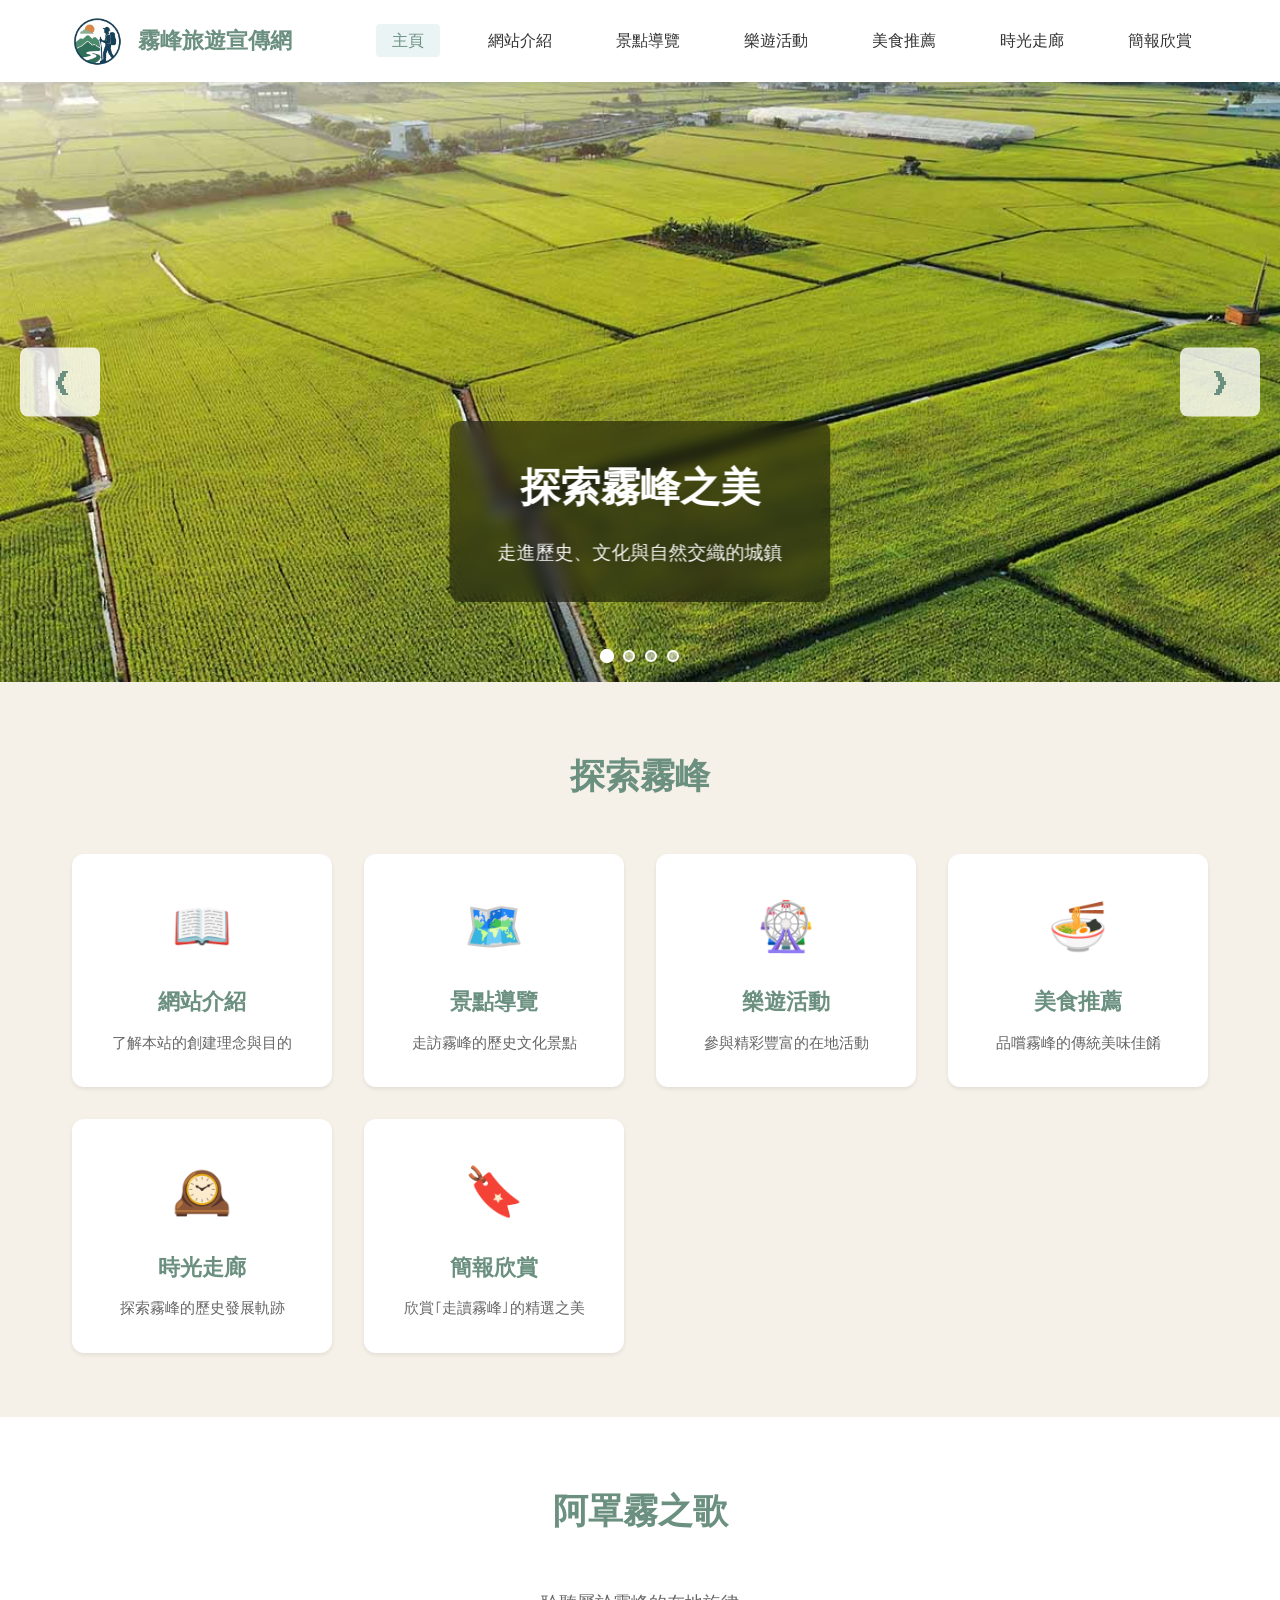
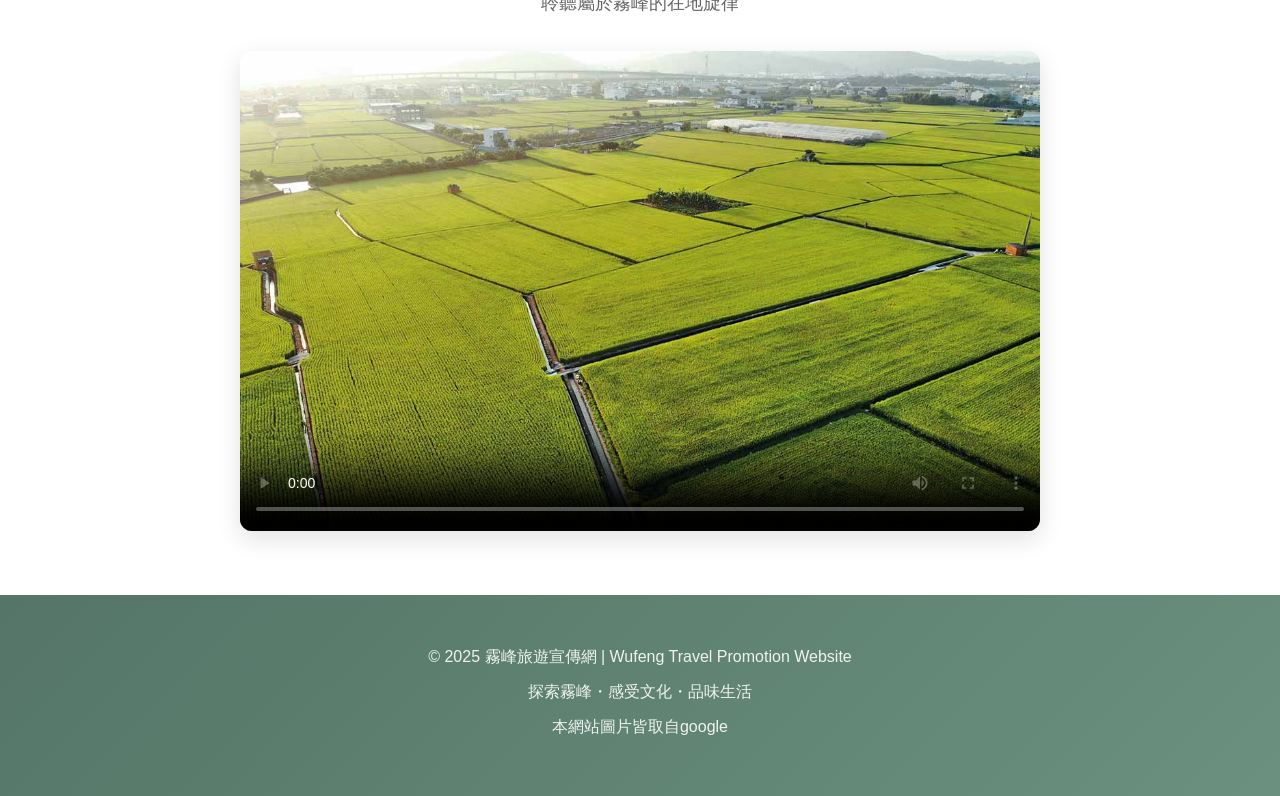
==== index.html @ ab8f2847 "Initial website upload" ====
<!DOCTYPE html>
<html lang="zh-TW">
<head>
    <meta charset="UTF-8">
    <meta name="viewport" content="width=device-width, initial-scale=1.0">
    <title>霧峰旅遊宣傳網 | Wufeng Travel</title>
    <link rel="stylesheet" href="css/style.css">
</head>
<body>
    <!-- 導覽列 -->
    <nav class="navbar">
        <div class="nav-container">
            <div class="nav-brand">
                <img src="Website Materials/Image/logo.png" alt="霧峰旅遊 Logo" class="logo">
                <span class="site-title">霧峰旅遊宣傳網</span>
            </div>
            <button class="nav-toggle" id="navToggle">
                <span></span>
                <span></span>
                <span></span>
            </button>
            <ul class="nav-menu" id="navMenu">
                <li><a href="index.html" class="active">主頁</a></li>
                <li><a href="about.html">網站介紹</a></li>
                <li><a href="attractions.html">景點導覽</a></li>
                <li><a href="activities.html">樂遊活動</a></li>
                <li><a href="food.html">美食推薦</a></li>
                <li><a href="timeline.html">時光走廊</a></li>
                <li><a href="powerpoint.html">簡報欣賞</a></li>
            </ul>
        </div>
    </nav>

    <!-- 輪播圖 -->
    <section class="carousel-section">
        <div class="carousel">
            <div class="carousel-inner" id="carouselInner">
                <div class="carousel-item active">
                    <img src="Website Materials/Image/Carousel 01.jpg" alt="霧峰風景 1">
                    <div class="carousel-caption">
                        <h2>探索霧峰之美</h2>
                        <p>走進歷史、文化與自然交織的城鎮</p>
                    </div>
                </div>
                <div class="carousel-item">
                    <img src="Website Materials/Image/Carousel 02.jpg" alt="霧峰風景 2">
                    <div class="carousel-caption">
                        <h2>人文薈萃之地</h2>
                        <p>感受百年文化的底蘊與魅力</p>
                    </div>
                </div>
                <div class="carousel-item">
                    <img src="Website Materials/Image/Carousel 03.jpg" alt="霧峰風景 3">
                    <div class="carousel-caption">
                        <h2>景色宜人</h2>
                        <p>漫步在綠意盎然的街道巷弄</p>
                    </div>
                </div>
                <div class="carousel-item">
                    <img src="Website Materials/Image/Carousel 04.jpg" alt="霧峰風景 4">
                    <div class="carousel-caption">
                        <h2>傳統與現代交融</h2>
                        <p>體驗霧峰的創新與活力</p>
                    </div>
                </div>
            </div>
            <button class="carousel-control prev" id="carouselPrev">&#10094;</button>
            <button class="carousel-control next" id="carouselNext">&#10095;</button>
            <div class="carousel-indicators" id="carouselIndicators"></div>
        </div>
    </section>

    <!-- 文章快速導覽區 -->
    <section class="quick-nav">
        <div class="container">
            <h2 class="section-title">探索霧峰</h2>
            <div class="quick-nav-grid">
                <a href="about.html" class="quick-nav-card">
                    <div class="quick-nav-icon">📖</div>
                    <h3>網站介紹</h3>
                    <p>了解本站的創建理念與目的</p>
                </a>
                <a href="attractions.html" class="quick-nav-card">
                    <div class="quick-nav-icon">🗺️</div>
                    <h3>景點導覽</h3>
                    <p>走訪霧峰的歷史文化景點</p>
                </a>
                <a href="activities.html" class="quick-nav-card">
                    <div class="quick-nav-icon">🎡</div>
                    <h3>樂遊活動</h3>
                    <p>參與精彩豐富的在地活動</p>
                </a>
                <a href="food.html" class="quick-nav-card">
                    <div class="quick-nav-icon">🍜</div>
                    <h3>美食推薦</h3>
                    <p>品嚐霧峰的傳統美味佳餚</p>
                </a>
                <a href="timeline.html" class="quick-nav-card">
                    <div class="quick-nav-icon">🕰️</div>
                    <h3>時光走廊</h3>
                    <p>探索霧峰的歷史發展軌跡</p>
                </a>
                <a href="powerpoint.html" class="quick-nav-card">
                    <div class="quick-nav-icon">🔖</div>
                    <h3>簡報欣賞</h3>
                    <p>欣賞⌈走讀霧峰⌋的精選之美</p>
                </a>
            </div>
        </div>
    </section>

    <!-- 音樂欣賞區 -->
    <section class="music-section">
        <div class="container">
            <h2 class="section-title">阿罩霧之歌</h2>
            <p class="music-description">聆聽屬於霧峰的在地旋律</p>
            <div class="video-container">
                <video controls poster="Website Materials/Image/Carousel 01.jpg">
                    <source src="Website Materials/video/阿罩霧之歌 - 2012秋田享樂活動專用版MV - 林惇誠 (720p, h264, youtube).mp4" type="video/mp4">
                    您的瀏覽器不支援 video 標籤。
                </video>
            </div>
        </div>
    </section>

    <!-- 頁尾 -->
    <footer class="footer">
        <div class="container">
            <p>&copy; 2025 霧峰旅遊宣傳網 | Wufeng Travel Promotion Website</p>
            <p>探索霧峰・感受文化・品味生活</p>
            <p>本網站圖片皆取自google</p>
            <button class="back-to-top" id="backToTop">↑</button>
        </div>
    </footer>

    <script src="js/main.js"></script>
</body>
</html>
---- css/style.css ----
/* ========================================
   全域設定
   ======================================== */

* {
    margin: 0;
    padding: 0;
    box-sizing: border-box;
}

:root {
    /* 配色方案 - 溫潤米色 + 青綠色 */
    --primary-color: #6b9080;
    --primary-dark: #547567;
    --secondary-color: #a4c3b2;
    --accent-color: #eaf4f4;
    --bg-cream: #f5f1e8;
    --bg-white: #ffffff;
    --text-dark: #333333;
    --text-light: #666666;
    --text-white: #ffffff;
    --border-color: #e0dcd0;

    /* 字體 */
    --font-main: 'Microsoft JhengHei', 'PingFang TC', 'Noto Sans TC', sans-serif;

    /* 間距 */
    --spacing-xs: 0.5rem;
    --spacing-sm: 1rem;
    --spacing-md: 2rem;
    --spacing-lg: 3rem;
    --spacing-xl: 4rem;

    /* 陰影 */
    --shadow-sm: 0 2px 4px rgba(0, 0, 0, 0.08);
    --shadow-md: 0 4px 12px rgba(0, 0, 0, 0.1);
    --shadow-lg: 0 8px 24px rgba(0, 0, 0, 0.12);

    /* 圓角 */
    --radius-sm: 4px;
    --radius-md: 8px;
    --radius-lg: 12px;

    /* 轉場 */
    --transition: all 0.3s ease;
}

html {
    scroll-behavior: smooth;
    font-size: 16px;
}

body {
    font-family: var(--font-main);
    color: var(--text-dark);
    background-color: var(--bg-white);
    line-height: 1.7;
    overflow-x: hidden;
}

img {
    max-width: 100%;
    height: auto;
    display: block;
}

a {
    text-decoration: none;
    color: inherit;
    transition: var(--transition);
}

/* ========================================
   容器與版型
   ======================================== */

.container {
    max-width: 1200px;
    margin: 0 auto;
    padding: 0 var(--spacing-md);
}

/* ========================================
   導覽列（固定）
   ======================================== */

.navbar {
    position: sticky;
    top: 0;
    background-color: var(--bg-white);
    box-shadow: var(--shadow-md);
    z-index: 1000;
    padding: var(--spacing-sm) 0;
}

.nav-container {
    max-width: 1200px;
    margin: 0 auto;
    padding: 0 var(--spacing-md);
    display: flex;
    justify-content: space-between;
    align-items: center;
}

.nav-brand {
    display: flex;
    align-items: center;
    gap: var(--spacing-sm);
}

.logo {
    height: 50px;
    width: auto;
}

.site-title {
    font-size: 1.4rem;
    font-weight: 700;
    color: var(--primary-color);
}

.nav-menu {
    display: flex;
    list-style: none;
    gap: var(--spacing-md);
}

.nav-menu a {
    font-size: 1rem;
    font-weight: 500;
    color: var(--text-dark);
    padding: var(--spacing-xs) var(--spacing-sm);
    border-radius: var(--radius-sm);
    transition: var(--transition);
}

.nav-menu a:hover,
.nav-menu a.active {
    color: var(--primary-color);
    background-color: var(--accent-color);
}

/* 漢堡選單按鈕（手機版） */
.nav-toggle {
    display: none;
    flex-direction: column;
    gap: 4px;
    background: none;
    border: none;
    cursor: pointer;
    padding: var(--spacing-xs);
}

.nav-toggle span {
    display: block;
    width: 25px;
    height: 3px;
    background-color: var(--primary-color);
    border-radius: 2px;
    transition: var(--transition);
}

/* ========================================
   輪播圖
   ======================================== */

.carousel-section {
    position: relative;
    width: 100%;
    overflow: hidden;
}

.carousel {
    position: relative;
    width: 100%;
    height: 600px;
}

.carousel-inner {
    display: flex;
    height: 100%;
    transition: transform 0.5s ease-in-out;
}

.carousel-item {
    min-width: 100%;
    height: 100%;
    position: relative;
    display: none;
}

.carousel-item.active {
    display: block;
}

.carousel-item img {
    width: 100%;
    height: 100%;
    object-fit: cover;
}

.carousel-caption {
    position: absolute;
    bottom: 80px;
    left: 50%;
    transform: translateX(-50%);
    text-align: center;
    color: var(--text-white);
    background: rgba(0, 0, 0, 0.5);
    padding: var(--spacing-md) var(--spacing-lg);
    border-radius: var(--radius-lg);
    backdrop-filter: blur(8px);
    max-width: 90%;
}

.carousel-caption h2 {
    font-size: 2.5rem;
    margin-bottom: var(--spacing-sm);
    font-weight: 700;
}

.carousel-caption p {
    font-size: 1.2rem;
    opacity: 0.95;
}

/* 輪播控制按鈕 */
.carousel-control {
    position: absolute;
    top: 50%;
    transform: translateY(-50%);
    background-color: rgba(255, 255, 255, 0.8);
    color: var(--primary-color);
    border: none;
    padding: var(--spacing-sm) var(--spacing-md);
    font-size: 2rem;
    cursor: pointer;
    border-radius: var(--radius-md);
    transition: var(--transition);
    z-index: 10;
}

.carousel-control:hover {
    background-color: var(--primary-color);
    color: var(--text-white);
}

.carousel-control.prev {
    left: 20px;
}

.carousel-control.next {
    right: 20px;
}

/* 輪播指示器 */
.carousel-indicators {
    position: absolute;
    bottom: 20px;
    left: 50%;
    transform: translateX(-50%);
    display: flex;
    gap: 10px;
    z-index: 10;
}

.carousel-indicator {
    width: 12px;
    height: 12px;
    border-radius: 50%;
    background-color: rgba(255, 255, 255, 0.5);
    border: 2px solid var(--text-white);
    cursor: pointer;
    transition: var(--transition);
}

.carousel-indicator.active {
    background-color: var(--text-white);
    transform: scale(1.2);
}

/* ========================================
   快速導覽區
   ======================================== */

.quick-nav {
    padding: var(--spacing-xl) 0;
    background-color: var(--bg-cream);
}

.section-title {
    text-align: center;
    font-size: 2.2rem;
    color: var(--primary-color);
    margin-bottom: var(--spacing-lg);
    font-weight: 700;
}

.quick-nav-grid {
    display: grid;
    grid-template-columns: repeat(auto-fit, minmax(250px, 1fr));
    gap: var(--spacing-md);
    margin-top: var(--spacing-md);
}

.quick-nav-card {
    background-color: var(--bg-white);
    padding: var(--spacing-md);
    border-radius: var(--radius-lg);
    text-align: center;
    box-shadow: var(--shadow-sm);
    transition: var(--transition);
    cursor: pointer;
}

.quick-nav-card:hover {
    transform: translateY(-8px);
    box-shadow: var(--shadow-lg);
    background-color: var(--accent-color);
}

.quick-nav-icon {
    font-size: 3rem;
    margin-bottom: var(--spacing-sm);
}

.quick-nav-card h3 {
    font-size: 1.4rem;
    color: var(--primary-color);
    margin-bottom: var(--spacing-xs);
}

.quick-nav-card p {
    color: var(--text-light);
    font-size: 0.95rem;
}

/* ========================================
   音樂欣賞區
   ======================================== */

.music-section {
    padding: var(--spacing-xl) 0;
    background-color: var(--bg-white);
}

.music-description {
    text-align: center;
    color: var(--text-light);
    margin-bottom: var(--spacing-md);
    font-size: 1.1rem;
}

.video-container {
    max-width: 800px;
    margin: 0 auto;
    border-radius: var(--radius-lg);
    overflow: hidden;
    box-shadow: var(--shadow-lg);
}

.video-container video {
    width: 100%;
    height: auto;
    display: block;
}

/* ========================================
   頁面標題
   ======================================== */

.page-header {
    background: linear-gradient(135deg, var(--primary-color), var(--secondary-color));
    color: var(--text-white);
    padding: var(--spacing-xl) 0;
    text-align: center;
}

.page-header h1 {
    font-size: 3rem;
    margin-bottom: var(--spacing-xs);
    font-weight: 700;
}

.page-header p {
    font-size: 1.2rem;
    opacity: 0.9;
}

/* ========================================
   內容區域
   ======================================== */

.content-section {
    padding: var(--spacing-xl) 0;
    background-color: var(--bg-cream);
}

/* About 頁面 */
.about-content {
    background-color: var(--bg-white);
    border-radius: var(--radius-lg);
    overflow: hidden;
    box-shadow: var(--shadow-md);
}

.about-image img {
    width: 100%;
    height: 400px;
    object-fit: cover;
}

.about-text {
    padding: var(--spacing-lg);
}

.about-text h2 {
    color: var(--primary-color);
    font-size: 2rem;
    margin-bottom: var(--spacing-md);
}

.about-text p {
    margin-bottom: var(--spacing-md);
    line-height: 1.8;
    color: var(--text-dark);
}

.about-text ul {
    margin: var(--spacing-md) 0;
    padding-left: var(--spacing-lg);
}

.about-text li {
    margin-bottom: var(--spacing-sm);
    color: var(--text-light);
}

.about-cta {
    display: flex;
    gap: var(--spacing-md);
    margin-top: var(--spacing-lg);
}

/* ========================================
   項目網格（景點、活動、美食）
   ======================================== */

.items-grid {
    display: grid;
    grid-template-columns: repeat(auto-fill, minmax(350px, 1fr));
    gap: var(--spacing-lg);
}

.item-card {
    background-color: var(--bg-white);
    border-radius: var(--radius-lg);
    overflow: hidden;
    box-shadow: var(--shadow-md);
    transition: var(--transition);
}

.item-card:hover {
    transform: translateY(-5px);
    box-shadow: var(--shadow-lg);
}

.item-image {
    width: 100%;
    height: 250px;
    overflow: hidden;
}

.item-image img {
    width: 100%;
    height: 100%;
    object-fit: cover;
    transition: var(--transition);
}

.item-card:hover .item-image img {
    transform: scale(1.08);
}

.item-content {
    padding: var(--spacing-md);
}

.item-content h3 {
    color: var(--primary-color);
    font-size: 1.4rem;
    margin-bottom: var(--spacing-sm);
}

.item-date {
    color: var(--text-light);
    font-size: 0.9rem;
    margin-bottom: var(--spacing-sm);
}

.item-description {
    color: var(--text-dark);
    line-height: 1.7;
    margin-bottom: var(--spacing-md);
}

.item-meta {
    background-color: var(--accent-color);
    padding: var(--spacing-sm);
    border-radius: var(--radius-sm);
    margin: var(--spacing-md) 0;
    font-size: 0.95rem;
}

.item-meta p {
    margin-bottom: var(--spacing-xs);
}

.item-status {
    color: #d97706;
    font-weight: 600;
}

/* 美食頁面特殊樣式 */
.item-card.featured {
    grid-column: span 1;
}

.item-card.featured .item-content h4 {
    color: var(--primary-color);
    font-size: 1.2rem;
    margin-top: var(--spacing-md);
    margin-bottom: var(--spacing-sm);
}

.food-highlight {
    background: linear-gradient(135deg, var(--accent-color), var(--secondary-color));
    padding: var(--spacing-md);
    border-radius: var(--radius-md);
    margin-top: var(--spacing-md);
}

.food-highlight h4 {
    color: var(--primary-dark) !important;
    margin-bottom: var(--spacing-sm);
}

.food-highlight p {
    color: var(--text-dark);
    line-height: 1.8;
    font-style: italic;
}

/* 活動橫幅 */
.event-banner {
    width: 100%;
    height: 400px;
    overflow: hidden;
    border-radius: var(--radius-lg);
    margin-bottom: var(--spacing-lg);
    box-shadow: var(--shadow-md);
}

.event-banner img {
    width: 100%;
    height: 100%;
    object-fit: cover;
}

.event-intro {
    background-color: var(--bg-white);
    padding: var(--spacing-lg);
    border-radius: var(--radius-lg);
    margin-bottom: var(--spacing-lg);
    box-shadow: var(--shadow-md);
}

.event-intro h2 {
    color: var(--primary-color);
    font-size: 2rem;
    margin-bottom: var(--spacing-md);
}

.event-intro p {
    line-height: 1.8;
    margin-bottom: var(--spacing-md);
    color: var(--text-dark);
}

/* ========================================
   時光走廊
   ======================================== */

.timeline-section {
    padding: var(--spacing-xl) 0;
    background-color: var(--bg-cream);
}

.timeline-banner {
    width: 100%;
    height: 400px;
    overflow: hidden;
    border-radius: var(--radius-lg);
    margin-bottom: var(--spacing-lg);
    box-shadow: var(--shadow-md);
}

.timeline-banner img {
    width: 100%;
    height: 100%;
    object-fit: cover;
}

.timeline-intro {
    background-color: var(--bg-white);
    padding: var(--spacing-lg);
    border-radius: var(--radius-lg);
    margin-bottom: var(--spacing-xl);
    box-shadow: var(--shadow-md);
    text-align: center;
}

.timeline-intro h2 {
    color: var(--primary-color);
    font-size: 1.8rem;
    margin-bottom: var(--spacing-md);
}

.timeline-intro p {
    line-height: 1.9;
    color: var(--text-dark);
    font-size: 1.05rem;
}

.timeline-content {
    position: relative;
    padding-left: 60px;
}

.timeline-item {
    position: relative;
    margin-bottom: var(--spacing-xl);
}

.timeline-marker {
    position: absolute;
    left: -60px;
    top: 0;
}

.timeline-icon {
    width: 50px;
    height: 50px;
    border-radius: 50%;
    background-color: var(--primary-color);
    color: var(--text-white);
    display: flex;
    align-items: center;
    justify-content: center;
    font-size: 1.5rem;
    box-shadow: var(--shadow-md);
}

.timeline-item::before {
    content: '';
    position: absolute;
    left: -35px;
    top: 50px;
    width: 3px;
    height: calc(100% + 40px);
    background: linear-gradient(to bottom, var(--primary-color), var(--secondary-color));
}

.timeline-item:last-child::before {
    display: none;
}

.timeline-card {
    background-color: var(--bg-white);
    padding: var(--spacing-lg);
    border-radius: var(--radius-lg);
    box-shadow: var(--shadow-md);
    transition: var(--transition);
}

.timeline-card:hover {
    box-shadow: var(--shadow-lg);
    transform: translateX(5px);
}

.timeline-card h3 {
    color: var(--primary-color);
    font-size: 1.6rem;
    margin-bottom: var(--spacing-md);
}

.timeline-card p {
    line-height: 1.8;
    color: var(--text-dark);
    margin-bottom: var(--spacing-md);
}

.timeline-closing {
    text-align: center;
    font-style: italic;
    color: var(--primary-dark);
    font-size: 1.1rem;
    font-weight: 500;
    margin-top: var(--spacing-lg);
}

/* ========================================
   查看更多功能
   ======================================== */

.item-description-container {
    position: relative;
}

.item-description.collapsed {
    max-height: 4.5em;
    overflow: hidden;
    position: relative;
}

.item-description.collapsed::after {
    content: '';
    position: absolute;
    bottom: 0;
    left: 0;
    right: 0;
    height: 2em;
    background: linear-gradient(to bottom, transparent, var(--bg-white));
}

.item-description.expanded {
    max-height: none;
}

.read-more-btn {
    display: inline-block;
    color: var(--primary-color);
    font-weight: 600;
    font-size: 0.9rem;
    cursor: pointer;
    margin-top: var(--spacing-xs);
    padding: var(--spacing-xs) 0;
    border: none;
    background: none;
    transition: var(--transition);
}

.read-more-btn:hover {
    color: var(--primary-dark);
    text-decoration: underline;
}

.read-more-btn::after {
    content: ' ▼';
    font-size: 0.8em;
}

.read-more-btn.expanded::after {
    content: ' ▲';
}

/* ========================================
   按鈕
   ======================================== */

.btn {
    display: inline-block;
    padding: var(--spacing-sm) var(--spacing-lg);
    border-radius: var(--radius-md);
    font-weight: 600;
    text-align: center;
    cursor: pointer;
    transition: var(--transition);
    border: none;
    font-size: 1rem;
}

.btn-primary {
    background-color: var(--primary-color);
    color: var(--text-white);
}

.btn-primary:hover {
    background-color: var(--primary-dark);
    transform: translateY(-2px);
    box-shadow: var(--shadow-md);
}

.btn-secondary {
    background-color: var(--secondary-color);
    color: var(--text-white);
}

.btn-secondary:hover {
    background-color: var(--primary-color);
    transform: translateY(-2px);
    box-shadow: var(--shadow-md);
}

.btn-small {
    padding: var(--spacing-xs) var(--spacing-md);
    font-size: 0.9rem;
}

.btn-disabled {
    background-color: #cccccc;
    color: #666666;
    cursor: not-allowed;
}

.btn-disabled:hover {
    transform: none;
    box-shadow: none;
}

/* ========================================
   頁尾
   ======================================== */

.footer {
    background: linear-gradient(135deg, var(--primary-dark), var(--primary-color));
    color: var(--text-white);
    padding: var(--spacing-lg) 0;
    text-align: center;
    margin-top: auto;
}

.footer p {
    margin-bottom: var(--spacing-xs);
    opacity: 0.9;
}

.back-to-top {
    position: fixed;
    bottom: 30px;
    right: 30px;
    width: 50px;
    height: 50px;
    background-color: var(--primary-color);
    color: var(--text-white);
    border: none;
    border-radius: 50%;
    font-size: 1.5rem;
    cursor: pointer;
    box-shadow: var(--shadow-lg);
    transition: var(--transition);
    opacity: 0;
    visibility: hidden;
}

.back-to-top.visible {
    opacity: 1;
    visibility: visible;
}

.back-to-top:hover {
    background-color: var(--primary-dark);
    transform: translateY(-5px);
}

/* ========================================
   Modal 彈窗樣式
   ======================================== */

.modal {
    display: none;
    position: fixed;
    z-index: 2000;
    left: 0;
    top: 0;
    width: 100%;
    height: 100%;
    overflow: auto;
    background-color: rgba(0, 0, 0, 0.7);
    animation: fadeIn 0.3s ease;
}

@keyframes fadeIn {
    from { opacity: 0; }
    to { opacity: 1; }
}

.modal.show {
    display: block;
}

.modal-content {
    position: relative;
    background-color: var(--bg-white);
    margin: 2% auto;
    padding: 0;
    border-radius: var(--radius-lg);
    width: 90%;
    max-width: 900px;
    max-height: 90vh;
    overflow-y: auto;
    box-shadow: var(--shadow-lg);
    animation: slideDown 0.3s ease;
}

@keyframes slideDown {
    from {
        transform: translateY(-50px);
        opacity: 0;
    }
    to {
        transform: translateY(0);
        opacity: 1;
    }
}

.modal-close {
    position: sticky;
    top: 10px;
    right: 10px;
    float: right;
    width: 45px;
    height: 45px;
    font-size: 2rem;
    font-weight: 300;
    color: var(--text-white);
    background-color: rgba(107, 144, 128, 0.9);
    display: flex;
    align-items: center;
    justify-content: center;
    cursor: pointer;
    z-index: 10;
    border-radius: 50%;
    transition: var(--transition);
    box-shadow: var(--shadow-md);
}

.modal-close:hover,
.modal-close:focus {
    background-color: var(--primary-dark);
    transform: rotate(90deg) scale(1.1);
    box-shadow: var(--shadow-lg);
}

.detail-content {
    padding: 0;
}

.detail-content h2 {
    color: var(--text-white);
    font-size: 2.2rem;
    margin: 0;
    padding: var(--spacing-lg);
    line-height: 1.4;
    background: linear-gradient(135deg, var(--primary-color), var(--secondary-color));
    border-radius: var(--radius-lg) var(--radius-lg) 0 0;
    text-shadow: 0 2px 4px rgba(0, 0, 0, 0.2);
}

.detail-category {
    width: 800px;
    height: 50px;
    color: rgba(255, 255, 255, 0.95);
    font-size: 1rem;
    margin: 0;
    padding: 0 var(--spacing-lg) var(--spacing-md) var(--spacing-lg);
    background: linear-gradient(135deg, var(--primary-color), var(--secondary-color));
    display: flex;
    align-items: center;
    gap: var(--spacing-xs);
    
    /* 🟢 加入這兩行 */
border-top-right-radius: 12px;
}
.detail-cate {
    width: 100%;
    height: 30px;
    color: rgba(255, 255, 255, 0.95);
    font-size: 1rem;
    margin: 0;
    padding: 0 var(--spacing-lg) var(--spacing-md) var(--spacing-lg);
    background: linear-gradient(135deg, var(--primary-color), var(--secondary-color));
    display: flex;
    align-items: center;
    gap: var(--spacing-xs);
}

.detail-category::before {
    content: '📅';
    font-size: 1.2rem;
}

.detail-image {
    width: 100%;
    height: 450px;
    object-fit: cover;
    margin: 0;
    box-shadow: 0 4px 8px rgba(0, 0, 0, 0.1) inset;
}

.detail-text {
    line-height: 1.8;
    padding: var(--spacing-lg);
}

.detail-text h3 {
    color: var(--primary-color);
    font-size: 1.6rem;
    margin-top: var(--spacing-xl);
    margin-bottom: var(--spacing-md);
    padding-bottom: var(--spacing-sm);
    border-bottom: 3px solid var(--accent-color);
    display: flex;
    align-items: center;
    gap: var(--spacing-sm);
}

.detail-text h3::before {
    content: '✦';
    color: var(--secondary-color);
    font-size: 1.4rem;
}

.detail-text h3:first-of-type {
    margin-top: 0;
}

.detail-text h4 {
    color: var(--primary-dark);
    font-size: 1.2rem;
    margin-top: var(--spacing-lg);
    margin-bottom: var(--spacing-md);
    display: flex;
    align-items: center;
    gap: var(--spacing-xs);
}

.detail-text h4::before {
    content: '▸';
    color: var(--secondary-color);
    font-size: 1rem;
}

.detail-text p {
    margin-bottom: var(--spacing-md);
    color: var(--text-dark);
    text-align: justify;
}

.detail-text p strong {
    color: var(--primary-dark);
    font-weight: 600;
    background-color: var(--accent-color);
    padding: 2px 6px;
    border-radius: 3px;
}

/* 資訊卡片樣式 */
.info-card {
    background: linear-gradient(135deg, var(--accent-color), #f0f8f8);
    padding: var(--spacing-md);
    border-radius: var(--radius-md);
    margin: var(--spacing-md) 0;
    border-left: 4px solid var(--primary-color);
    box-shadow: var(--shadow-sm);
}

.info-card p {
    margin-bottom: var(--spacing-sm);
}

.info-card p:last-child {
    margin-bottom: 0;
}

/* 列表樣式優化 */
.detail-text p:has(strong)::before {
    margin-right: var(--spacing-xs);
}

/* 演出陣容特殊樣式 */
.lineup-item {
    background-color: var(--bg-white);
    padding: var(--spacing-sm) var(--spacing-md);
    margin: var(--spacing-xs) 0;
    border-radius: var(--radius-sm);
    border-left: 3px solid var(--secondary-color);
    transition: var(--transition);
}

.lineup-item:hover {
    transform: translateX(5px);
    box-shadow: var(--shadow-sm);
}

/* ========================================
   響應式設計
   ======================================== */

@media (max-width: 768px) {
    /* 導覽列 */
    .nav-toggle {
        display: flex;
    }

    .nav-menu {
        position: fixed;
        top: 80px;
        left: -100%;
        width: 100%;
        flex-direction: column;
        background-color: var(--bg-white);
        box-shadow: var(--shadow-lg);
        padding: var(--spacing-md);
        transition: var(--transition);
        gap: 0;
    }

    .nav-menu.active {
        left: 0;
    }

    .nav-menu li {
        width: 100%;
        border-bottom: 1px solid var(--border-color);
    }

    .nav-menu a {
        display: block;
        padding: var(--spacing-md);
        width: 100%;
    }

    .site-title {
        font-size: 1.1rem;
    }

    .logo {
        height: 40px;
    }

    /* 輪播圖 */
    .carousel {
        height: 400px;
    }

    .carousel-caption h2 {
        font-size: 1.8rem;
    }

    .carousel-caption p {
        font-size: 1rem;
    }

    .carousel-control {
        padding: var(--spacing-xs) var(--spacing-sm);
        font-size: 1.5rem;
    }

    /* 頁面標題 */
    .page-header h1 {
        font-size: 2rem;
    }

    .page-header p {
        font-size: 1rem;
    }

    /* 區塊標題 */
    .section-title {
        font-size: 1.8rem;
    }

    /* 快速導覽 */
    .quick-nav-grid {
        grid-template-columns: 1fr;
    }

    /* 項目網格 */
    .items-grid {
        grid-template-columns: 1fr;
    }

    /* About CTA */
    .about-cta {
        flex-direction: column;
    }

    .about-cta .btn {
        width: 100%;
    }

    /* 時光走廊 */
    .timeline-content {
        padding-left: 40px;
    }

    .timeline-marker {
        left: -40px;
    }

    .timeline-icon {
        width: 40px;
        height: 40px;
        font-size: 1.2rem;
    }

    .timeline-item::before {
        left: -20px;
        top: 40px;
    }

    .timeline-card h3 {
        font-size: 1.3rem;
    }

    /* 橫幅圖片 */
    .timeline-banner,
    .event-banner {
        height: 250px;
    }

    /* 返回頂部按鈕 */
    .back-to-top {
        bottom: 20px;
        right: 20px;
        width: 45px;
        height: 45px;
        font-size: 1.3rem;
    }

    /* Modal 彈窗 */
    .modal-content {
        width: 95%;
        margin: 5% auto;
        max-height: 85vh;
    }

    .detail-image {
        height: 250px;
    }

    .detail-content h2 {
        font-size: 1.5rem;
    }

    .detail-text h3 {
        font-size: 1.3rem;
    }

    .modal-close {
        font-size: 2rem;
        padding: var(--spacing-xs) var(--spacing-sm);
    }
}

@media (max-width: 480px) {
    html {
        font-size: 14px;
    }

    .carousel {
        height: 300px;
    }

    .carousel-caption {
        bottom: 40px;
        padding: var(--spacing-sm) var(--spacing-md);
    }

    .carousel-caption h2 {
        font-size: 1.4rem;
    }

    .carousel-caption p {
        font-size: 0.9rem;
    }
}

/* ========================================
   覆蓋 Modal「了解更多」標題與副標題樣式
   ======================================== */

/* 標題區域容器 - 將標題和副標題放在同一行 */
.detail-content {
    position: relative;
}

.detail-content h2 {
    color: var(--text-white);
    font-size: 2.4rem;
    font-weight: 800;
    letter-spacing: 1px;
    margin: 0;
    padding: 1.5rem 2rem 0.5rem 2rem;
    line-height: 1.4;

    /* 柔和漸層＋流動效果 */
    background: linear-gradient(135deg, #6b9080, #a4c3b2, #eaf4f4);
    background-size: 200% 200%;
    animation: gradientShift 6s ease infinite;

    border-top-left-radius: var(--radius-lg);
    border-top-right-radius: var(--radius-lg);

    /* 文字陰影提升可讀性 */
    text-shadow: 0 2px 6px rgba(0, 0, 0, 0.25),
                 0 0 10px rgba(255, 255, 255, 0.35);

    /* 移除底部裝飾線，讓背景連續 */
    border-bottom: none;
}

@keyframes gradientShift {
    0% { background-position: 0% 50%; }
    50% { background-position: 100% 50%; }
    100% { background-position: 0% 50%; }
}

/* 副標標題列（例如：傳統小吃｜超過60年歷史） - 與標題在同一個背景區域 */
.detail-category {
    display: flex;
    align-items: center;
    gap: 0.5rem;
    margin: 0;
    padding: 0.5rem 2rem 1.2rem 2rem;
    font-size: 0.95rem;
    font-weight: 500;
    letter-spacing: 0.5px;

    /* 使用相同的漸層背景，讓它們看起來是一體的 */
    background: linear-gradient(135deg, #6b9080, #a4c3b2, #eaf4f4);
    background-size: 200% 200%;
    animation: gradientShift 6s ease infinite;

    color: rgba(255, 255, 255, 0.95);
    border-bottom: 1px solid rgba(255, 255, 255, 0.3);
}

.detail-category::before {
    content: "";
    font-size: 1.1rem;
}
.ppt-container {
  max-width: 1100px;
  margin: 0 auto;
  padding: 24px 16px 60px;
}

.ppt-section + .ppt-section {
  margin-top: 24px;
}

.ppt-section-title {
  color: #547567;
  font-size: 1.4rem;
  margin: 24px 0 12px;
  font-weight: 700;
  letter-spacing: 0.5px;

}

/* ============= PPT 輪播區（一次只顯示一張） ============= */
.ppt-carousel {
  position: relative;
  display: grid;
  grid-template-columns: auto 1fr auto; /* 左鍵 | 圖片 | 右鍵 */
  align-items: center;
  gap: 8px;
}

.ppt-carousel-viewport {
  overflow: hidden;              /* 只露出中間那一張 */
  scroll-snap-type: x mandatory;
}

.ppt-carousel-track {
  display: flex;
  gap: 0;                        /* 不要間距，剛好一頁一張 */
  padding: 0;
  scroll-behavior: smooth;
}

.ppt-slide {
  width: 100%;
  aspect-ratio: 16 / 9;
  overflow: hidden;
  border-radius: 20px;      /* 和圖片一樣的圓角 */
  padding: 0;
  border: none;
  box-shadow: none;
  background: transparent;
}

/* 16:9 圖片比例（1600x900） */
.ppt-slide img {
  width: 100%;
  height: 100%;     /* 讓圖片強制填滿容器高度 */
  object-fit: cover;
}

.ppt-slide figcaption {
  padding: 8px 10px;
  font-size: 0.9rem;
  color: #333;
}

/* ============= PPT 左右按鈕 ============= */
.ppt-carousel-btn {
  border: none;
  background: #fff;
  width: 38px;
  height: 38px;
  border-radius: 50%;
  box-shadow: 0 6px 16px rgba(0,0,0,0.12);
  cursor: pointer;
  display: grid;
  place-items: center;
  transition: all 0.2s ease;
}

.ppt-carousel-btn:hover {
  transform: translateY(-1px);
  box-shadow: 0 8px 20px rgba(0,0,0,0.16);
}

.ppt-carousel-btn:active {
  transform: translateY(0);
  box-shadow: 0 4px 12px rgba(0,0,0,0.1);
}

.ppt-carousel-btn[disabled] {
  opacity: 0.35;
  cursor: not-allowed;
}
/* ============= PPT 標題美化 ============= */
.ppt-section-title {
  font-size: 1.6rem;
  font-weight: 800;
  color: #547567;
  margin: 32px 0 18px;
  display: flex;
  align-items: center;
  gap: 12px;
  letter-spacing: 1px;
  position: relative;
}

/* 左側彩色小線條 */
.ppt-section-title::before {
  content: "";
  width: 8px;
  height: 28px;
  background: linear-gradient(180deg, #6b9080, #a4c3b2);
  border-radius: 4px;
  display: inline-block;
}

/* 下方細底線 */
.ppt-section-title::after {
  content: "";
  position: absolute;
  left: 0;
  bottom: -6px;
  width: 100%;
  height: 2px;
  background: #e0e0e0;
}


/* ============= PPT 圖片美化（黑框 + 陰影） ============= */
.ppt-slide {
  min-width: 100%;
  scroll-snap-align: start;
  border-radius: 14px;
  overflow: hidden;
  background: #ffffff;
  
  /* 黑框 + 陰影 */
  border: 2px solid rgba(0,0,0,0.85);
  box-shadow: 0 8px 20px rgba(0,0,0,0.20);  
}

.ppt-slide img {
  width: 100%;
  aspect-ratio: 16 / 9;
  object-fit: cover;
}

/* caption 也美化 */
.ppt-slide figcaption {
  padding: 10px;
  font-size: 1rem;
  font-weight: 600;
  text-align: center;
  color: #444;
}


/* ============= RWD ============= */
@media (max-width: 1024px) {
  .ppt-slide { min-width: calc((100% - 12px * 3) / 4); }
  .ppt-slide img { height: 150px; }
}

@media (max-width: 640px) {
  .ppt-slide { min-width: calc((100% - 12px * 1) / 2); }
  .ppt-slide img { height: 140px; }
}
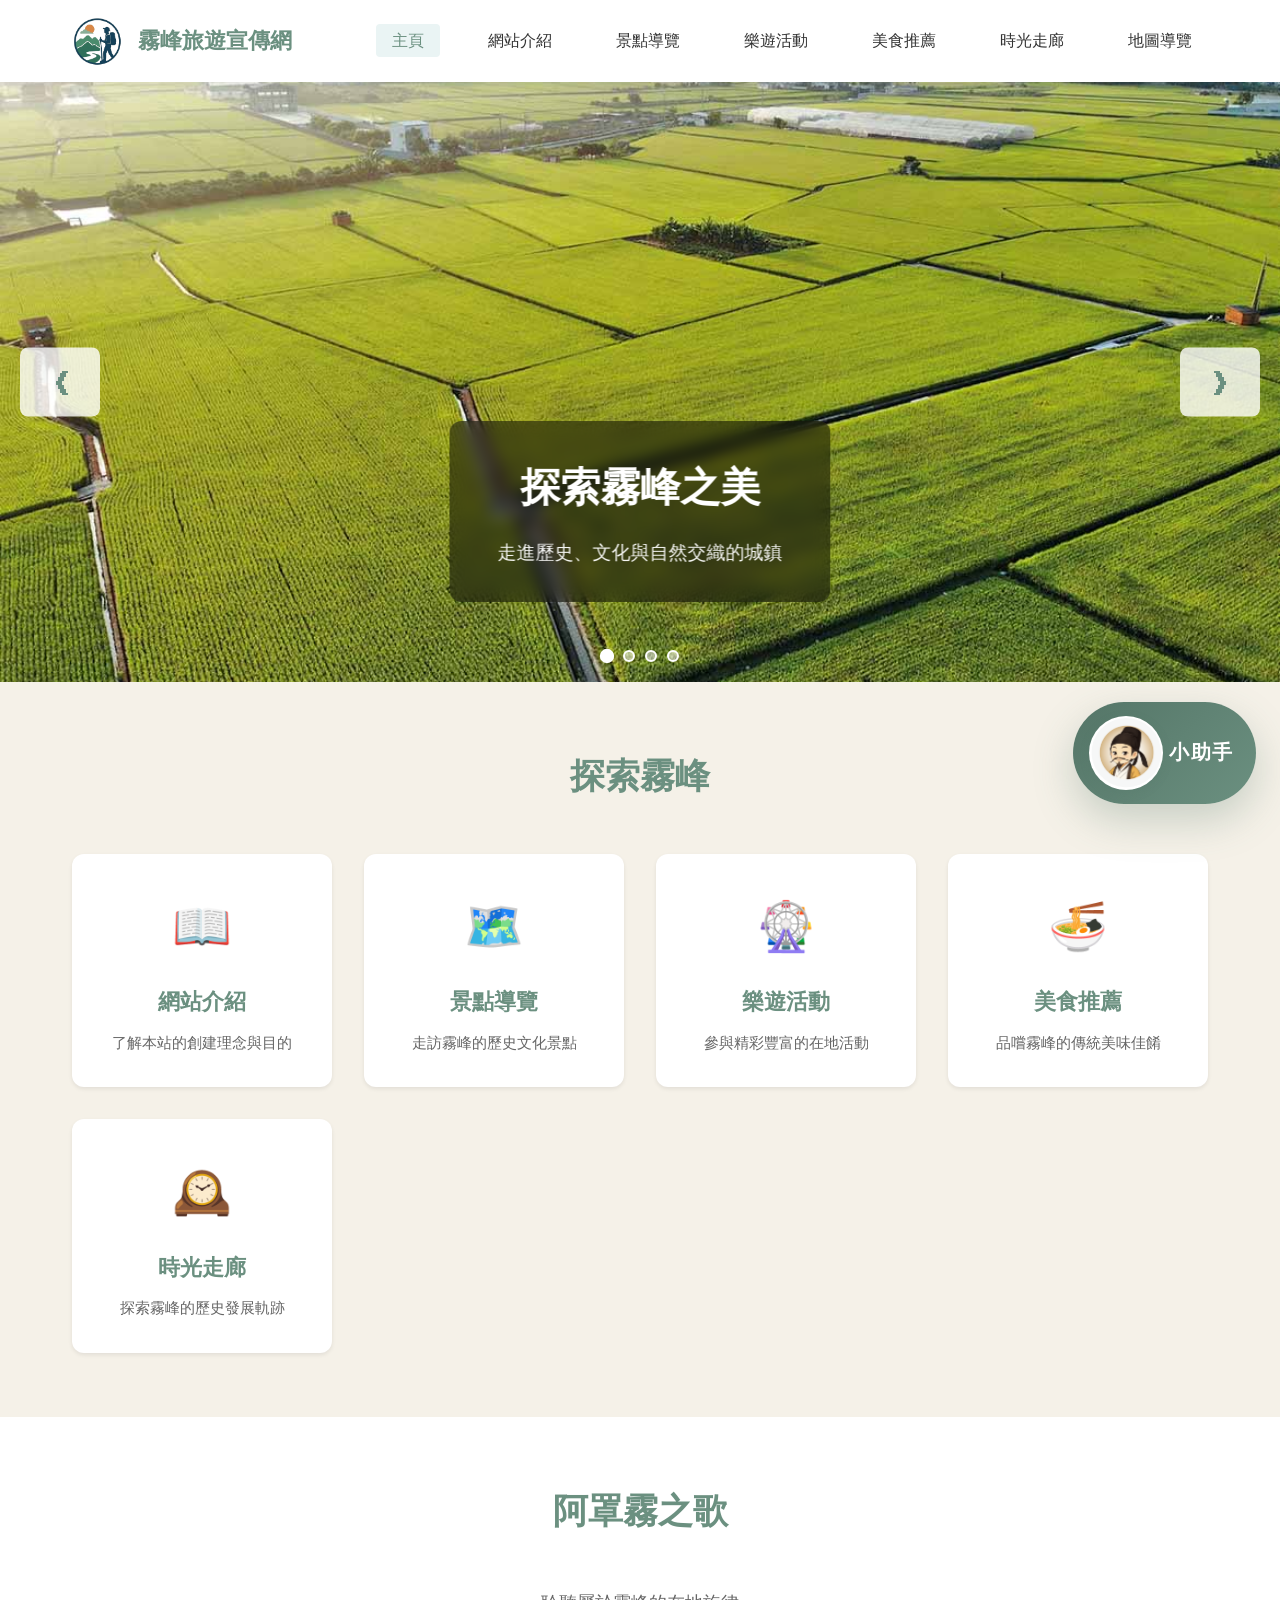
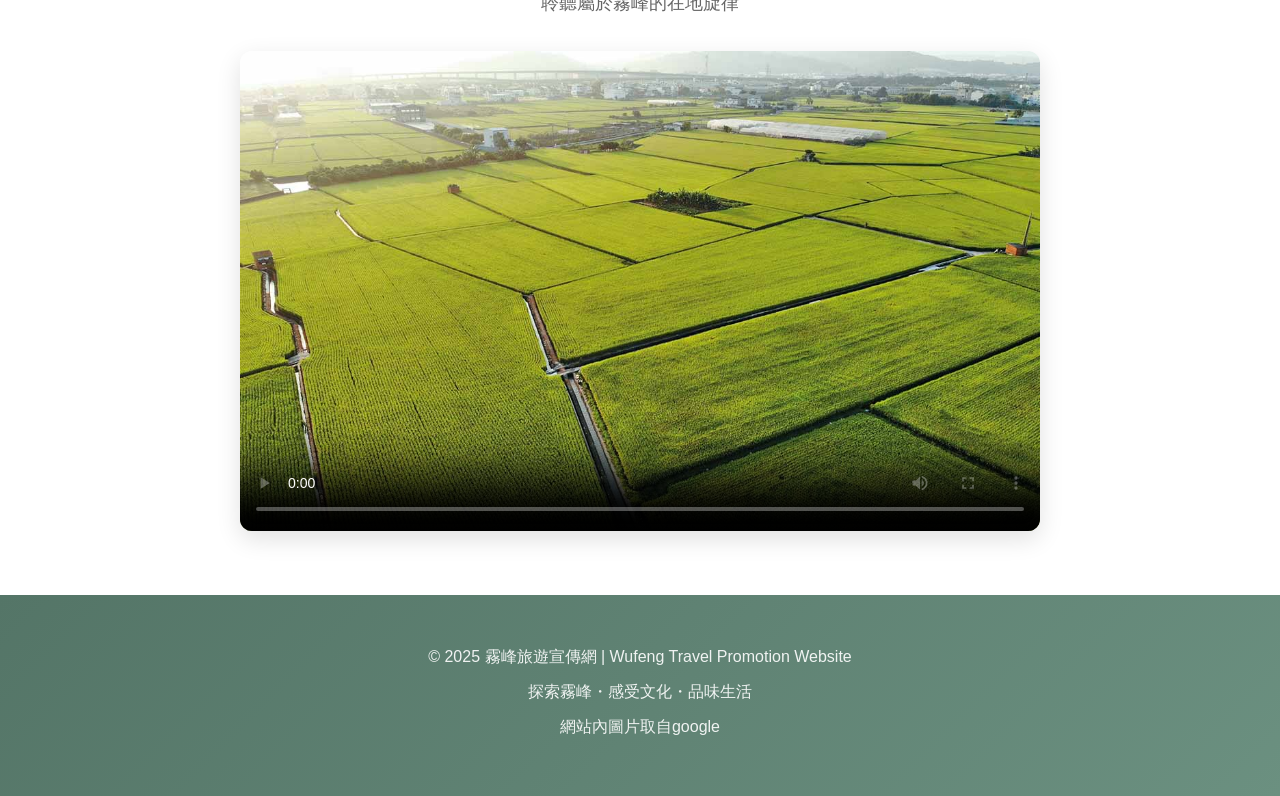
==== commit f7e45b53: "Replace site with current Wufeng website" ====
--- a/index.html
+++ b/index.html
@@ -8,28 +8,7 @@
 </head>
 <body>
     <!-- 導覽列 -->
-    <nav class="navbar">
-        <div class="nav-container">
-            <div class="nav-brand">
-                <img src="Website Materials/Image/logo.png" alt="霧峰旅遊 Logo" class="logo">
-                <span class="site-title">霧峰旅遊宣傳網</span>
-            </div>
-            <button class="nav-toggle" id="navToggle">
-                <span></span>
-                <span></span>
-                <span></span>
-            </button>
-            <ul class="nav-menu" id="navMenu">
-                <li><a href="index.html" class="active">主頁</a></li>
-                <li><a href="about.html">網站介紹</a></li>
-                <li><a href="attractions.html">景點導覽</a></li>
-                <li><a href="activities.html">樂遊活動</a></li>
-                <li><a href="food.html">美食推薦</a></li>
-                <li><a href="timeline.html">時光走廊</a></li>
-                <li><a href="powerpoint.html">簡報欣賞</a></li>
-            </ul>
-        </div>
-    </nav>
+    <div id="site-header"></div>
 
     <!-- 輪播圖 -->
     <section class="carousel-section">
@@ -100,11 +79,6 @@
                     <h3>時光走廊</h3>
                     <p>探索霧峰的歷史發展軌跡</p>
                 </a>
-                <a href="powerpoint.html" class="quick-nav-card">
-                    <div class="quick-nav-icon">🔖</div>
-                    <h3>簡報欣賞</h3>
-                    <p>欣賞⌈走讀霧峰⌋的精選之美</p>
-                </a>
             </div>
         </div>
     </section>
@@ -124,15 +98,8 @@
     </section>
 
     <!-- 頁尾 -->
-    <footer class="footer">
-        <div class="container">
-            <p>&copy; 2025 霧峰旅遊宣傳網 | Wufeng Travel Promotion Website</p>
-            <p>探索霧峰・感受文化・品味生活</p>
-            <p>本網站圖片皆取自google</p>
-            <button class="back-to-top" id="backToTop">↑</button>
-        </div>
-    </footer>
-
+    <div id="site-footer"></div>
+    <script src="js/includes.js"></script>
     <script src="js/main.js"></script>
 </body>
 </html>
--- a/css/style.css
+++ b/css/style.css
@@ -713,6 +713,156 @@
    查看更多功能
    ======================================== */
 
+/* ========================================
+   Map guide
+   ======================================== */
+
+.map-guide-section {
+    padding: var(--spacing-xl) 0;
+    background-color: var(--bg-cream);
+}
+
+.map-guide-banner {
+    width: 100%;
+    max-width: calc(1041px + (var(--spacing-md) * 2));
+    margin: 0 auto var(--spacing-lg);
+    background-color: var(--bg-white);
+    border-radius: var(--radius-lg);
+    padding: var(--spacing-md);
+    box-shadow: var(--shadow-md);
+}
+
+.map-guide-banner img {
+    width: 100%;
+    max-width: 1041px;
+    aspect-ratio: 1041 / 781;
+    height: auto;
+    display: block;
+    margin: 0 auto;
+    object-fit: contain;
+    border-radius: var(--radius-md);
+}
+
+.map-guide-intro {
+    background-color: var(--bg-white);
+    padding: var(--spacing-lg);
+    border-radius: var(--radius-lg);
+    margin-bottom: var(--spacing-xl);
+    box-shadow: var(--shadow-md);
+    text-align: center;
+}
+
+.map-guide-intro h2 {
+    color: var(--primary-color);
+    font-size: 1.8rem;
+    margin-bottom: var(--spacing-md);
+}
+
+.map-guide-intro p {
+    line-height: 1.9;
+    color: var(--text-dark);
+    font-size: 1.05rem;
+}
+
+.map-route-content {
+    position: relative;
+    padding-left: 70px;
+}
+
+.map-route-item {
+    position: relative;
+    margin-bottom: var(--spacing-xl);
+}
+
+.map-route-marker {
+    position: absolute;
+    left: -70px;
+    top: 0;
+}
+
+.map-route-icon {
+    width: 54px;
+    height: 54px;
+    border-radius: 50%;
+    background-color: var(--primary-color);
+    color: var(--text-white);
+    display: flex;
+    align-items: center;
+    justify-content: center;
+    font-size: 1.25rem;
+    font-weight: 800;
+    box-shadow: var(--shadow-md);
+}
+
+.map-route-item::before {
+    content: '';
+    position: absolute;
+    left: -43px;
+    top: 54px;
+    width: 3px;
+    height: calc(100% + 40px);
+    background: linear-gradient(to bottom, var(--primary-color), var(--secondary-color));
+}
+
+.map-route-item:last-child::before {
+    display: none;
+}
+
+.map-route-card {
+    display: grid;
+    grid-template-columns: minmax(340px, 45%) 1fr;
+    gap: var(--spacing-lg);
+    align-items: stretch;
+    background-color: var(--bg-white);
+    padding: var(--spacing-lg);
+    border-radius: var(--radius-lg);
+    box-shadow: var(--shadow-md);
+    transition: var(--transition);
+}
+
+.map-route-card:hover {
+    box-shadow: var(--shadow-lg);
+    transform: translateX(5px);
+}
+
+.map-route-image {
+    min-height: 340px;
+    overflow: hidden;
+    border-radius: var(--radius-md);
+    background-color: var(--accent-color);
+}
+
+.map-route-image img {
+    width: 100%;
+    height: 100%;
+    object-fit: cover;
+}
+
+.map-route-text {
+    display: flex;
+    flex-direction: column;
+    justify-content: center;
+}
+
+.map-route-text h3 {
+    color: var(--primary-color);
+    font-size: 1.6rem;
+    margin-bottom: var(--spacing-md);
+}
+
+.map-route-text p {
+    line-height: 1.85;
+    color: var(--text-dark);
+    margin-bottom: var(--spacing-md);
+    font-size: 1.05rem;
+}
+
+.map-route-poem {
+    color: var(--primary-dark);
+    font-weight: 700;
+    font-style: italic;
+}
+
 .item-description-container {
     position: relative;
 }
@@ -739,7 +889,7 @@
 
 .read-more-btn {
     display: inline-block;
-    color: var(--primary-color);
+    color: var(--primary-dark);
     font-weight: 600;
     font-size: 0.9rem;
     cursor: pointer;
@@ -861,6 +1011,310 @@
 .back-to-top:hover {
     background-color: var(--primary-dark);
     transform: translateY(-5px);
+}
+
+/* ========================================
+   Floating support chat
+   ======================================== */
+
+.support-chat-widget {
+    --support-green: var(--primary-color);
+    --support-green-dark: var(--primary-dark);
+    --support-green-soft: var(--secondary-color);
+    --support-green-pale: var(--accent-color);
+    --support-green-shadow: rgba(84, 117, 103, 0.28);
+    position: fixed;
+    right: 24px;
+    bottom: 96px;
+    z-index: 2100;
+    display: flex;
+    flex-direction: column;
+    align-items: flex-end;
+    gap: 12px;
+}
+
+.support-chat-story-bubble {
+    position: absolute;
+    right: 18px;
+    bottom: 96px;
+    width: min(340px, calc(100vw - 60px));
+    padding: 16px 18px;
+    border-radius: 18px;
+    background: var(--support-green-pale);
+    color: var(--text-dark);
+    border: 2px solid rgba(107, 144, 128, 0.28);
+    box-shadow: 0 14px 36px var(--support-green-shadow);
+    opacity: 0;
+    visibility: hidden;
+    transform: translateY(8px) scale(0.96);
+    transition: opacity 0.25s ease, transform 0.25s ease, visibility 0.25s ease;
+    pointer-events: none;
+}
+
+.support-chat-story-bubble::after {
+    content: '';
+    position: absolute;
+    right: 26px;
+    bottom: -13px;
+    width: 18px;
+    height: 18px;
+    background: var(--support-green-pale);
+    border-right: 2px solid rgba(107, 144, 128, 0.28);
+    border-bottom: 2px solid rgba(107, 144, 128, 0.28);
+    transform: rotate(45deg);
+}
+
+.support-chat-story-bubble.is-visible {
+    opacity: 1;
+    visibility: visible;
+    transform: translateY(0) scale(1);
+}
+
+.support-chat-story-bubble.is-loading {
+    animation: supportBubblePulse 1.2s ease-in-out infinite;
+}
+
+.support-chat-story-title {
+    font-size: 0.92rem;
+    font-weight: 700;
+    color: var(--support-green-dark);
+    letter-spacing: 0.06em;
+    margin-bottom: 6px;
+}
+
+.support-chat-story-text {
+    font-size: 1.05rem;
+    line-height: 1.6;
+}
+
+@keyframes supportBubblePulse {
+    0%,
+    100% {
+        box-shadow: 0 14px 36px var(--support-green-shadow);
+    }
+    50% {
+        box-shadow: 0 18px 44px rgba(84, 117, 103, 0.38);
+    }
+}
+
+.support-chat-panel {
+    width: min(430px, calc(100vw - 32px));
+    background: rgba(255, 255, 255, 0.98);
+    border: 1px solid rgba(107, 144, 128, 0.3);
+    border-radius: 20px;
+    box-shadow: 0 18px 50px var(--support-green-shadow);
+    overflow: hidden;
+    transform: translateY(12px) scale(0.96);
+    opacity: 0;
+    visibility: hidden;
+    pointer-events: none;
+    transition: opacity 0.25s ease, transform 0.25s ease, visibility 0.25s ease;
+}
+
+.support-chat-widget.is-open .support-chat-panel {
+    transform: translateY(0) scale(1);
+    opacity: 1;
+    visibility: visible;
+    pointer-events: auto;
+}
+
+.support-chat-header {
+    display: flex;
+    align-items: flex-start;
+    justify-content: space-between;
+    gap: 12px;
+    padding: 20px 22px;
+    color: var(--text-white);
+    background: linear-gradient(135deg, var(--support-green-dark), var(--support-green));
+}
+
+.support-chat-header h3 {
+    font-size: 1.24rem;
+    margin-bottom: 4px;
+}
+
+.support-chat-header p {
+    font-size: 0.98rem;
+    line-height: 1.5;
+    opacity: 0.92;
+}
+
+.support-chat-close {
+    width: 38px;
+    height: 38px;
+    border: none;
+    border-radius: 50%;
+    background: rgba(255, 255, 255, 0.22);
+    color: var(--text-white);
+    cursor: pointer;
+    font-size: 1rem;
+    transition: var(--transition);
+}
+
+.support-chat-close:hover {
+    background: rgba(255, 255, 255, 0.32);
+}
+
+.support-chat-messages {
+    max-height: 360px;
+    overflow-y: auto;
+    padding: 20px;
+    background: linear-gradient(180deg, var(--bg-white) 0%, var(--support-green-pale) 100%);
+}
+
+.support-chat-message + .support-chat-message {
+    margin-top: 12px;
+}
+
+.support-chat-message.user {
+    text-align: right;
+}
+
+.support-chat-message.is-loading .support-chat-bubble {
+    opacity: 0.78;
+}
+
+.support-chat-bubble {
+    display: inline-block;
+    max-width: 85%;
+    padding: 12px 16px;
+    border-radius: 16px;
+    box-shadow: var(--shadow-sm);
+    line-height: 1.6;
+    font-size: 1.05rem;
+}
+
+.support-chat-message.bot .support-chat-bubble {
+    background: rgba(164, 195, 178, 0.42);
+    color: var(--text-dark);
+    border-bottom-left-radius: 6px;
+}
+
+.support-chat-message.user .support-chat-bubble {
+    background: var(--support-green);
+    color: var(--text-white);
+    border-bottom-right-radius: 6px;
+}
+
+.support-chat-link {
+    display: inline-block;
+    margin-top: 6px;
+    color: var(--support-green-dark);
+    font-size: 0.98rem;
+    font-weight: 700;
+}
+
+.support-chat-link:hover {
+    color: var(--primary-color);
+}
+
+.support-chat-quick-actions {
+    display: flex;
+    flex-wrap: wrap;
+    gap: 8px;
+    padding: 0 20px 18px;
+    background: var(--support-green-pale);
+}
+
+.support-chat-chip {
+    border: 1px solid rgba(107, 144, 128, 0.38);
+    background: var(--bg-white);
+    color: var(--support-green-dark);
+    border-radius: 999px;
+    padding: 9px 14px;
+    font-size: 0.95rem;
+    cursor: pointer;
+    transition: var(--transition);
+}
+
+.support-chat-chip:hover {
+    background: rgba(164, 195, 178, 0.36);
+    transform: translateY(-1px);
+}
+
+.support-chat-input {
+    display: flex;
+    align-items: center;
+    gap: 10px;
+    padding: 16px 20px 18px;
+    border-top: 1px solid rgba(107, 144, 128, 0.22);
+    background: var(--bg-white);
+}
+
+.support-chat-textbox {
+    flex: 1;
+    min-width: 0;
+    border: 1px solid rgba(107, 144, 128, 0.42);
+    border-radius: 999px;
+    padding: 12px 16px;
+    font-size: 1.05rem;
+    outline: none;
+    transition: var(--transition);
+}
+
+.support-chat-textbox:focus {
+    border-color: var(--support-green);
+    box-shadow: 0 0 0 3px rgba(107, 144, 128, 0.18);
+}
+
+.support-chat-send,
+.support-chat-toggle {
+    border: none;
+    cursor: pointer;
+    transition: var(--transition);
+}
+
+.support-chat-send {
+    background: var(--support-green);
+    color: var(--text-white);
+    border-radius: 999px;
+    padding: 12px 18px;
+    font-weight: 700;
+    font-size: 1rem;
+}
+
+.support-chat-send:hover {
+    background: var(--support-green-dark);
+    color: var(--text-white);
+}
+
+.support-chat-send:disabled {
+    opacity: 0.7;
+    cursor: wait;
+}
+
+.support-chat-toggle {
+    display: inline-flex;
+    align-items: center;
+    gap: 6px;
+    padding: 14px 22px 14px 16px;
+    border-radius: 999px;
+    background: linear-gradient(135deg, var(--support-green-dark), var(--support-green));
+    color: var(--text-white);
+    box-shadow: 0 16px 40px var(--support-green-shadow);
+}
+
+.support-chat-toggle:hover {
+    transform: translateY(-2px);
+}
+
+.support-chat-toggle-icon {
+    width: 74px;
+    height: 74px;
+    border-radius: 50%;
+    display: inline-flex;
+    flex: 0 0 74px;
+    background: var(--bg-white) url('../Website Materials/Image/head.png') center / cover no-repeat;
+    border: 2px solid rgba(255, 255, 255, 0.78);
+    box-shadow: 0 3px 10px rgba(84, 117, 103, 0.24);
+}
+
+.support-chat-toggle-text {
+    font-weight: 800;
+    font-size: 1.22rem;
+    letter-spacing: 0.08em;
+    line-height: 1;
+    white-space: nowrap;
 }
 
 /* ========================================
@@ -1214,6 +1668,43 @@
         font-size: 1.3rem;
     }
 
+    .map-guide-banner {
+        padding: var(--spacing-sm);
+    }
+
+    .map-route-content {
+        padding-left: 44px;
+    }
+
+    .map-route-marker {
+        left: -44px;
+    }
+
+    .map-route-icon {
+        width: 40px;
+        height: 40px;
+        font-size: 1rem;
+    }
+
+    .map-route-item::before {
+        left: -24px;
+        top: 40px;
+    }
+
+    .map-route-card {
+        grid-template-columns: 1fr;
+        gap: var(--spacing-md);
+        padding: var(--spacing-md);
+    }
+
+    .map-route-image {
+        min-height: 260px;
+    }
+
+    .map-route-text h3 {
+        font-size: 1.3rem;
+    }
+
     /* 橫幅圖片 */
     .timeline-banner,
     .event-banner {
@@ -1229,6 +1720,32 @@
         font-size: 1.3rem;
     }
 
+    .support-chat-widget {
+        right: 16px;
+        bottom: 78px;
+    }
+
+    .support-chat-story-bubble {
+        right: 8px;
+        bottom: 88px;
+        width: min(320px, calc(100vw - 40px));
+    }
+
+    .support-chat-panel {
+        width: min(390px, calc(100vw - 24px));
+    }
+
+    .support-chat-toggle {
+        padding: 12px 18px 12px 14px;
+        gap: 6px;
+    }
+
+    .support-chat-toggle-icon {
+        width: 66px;
+        height: 66px;
+        flex-basis: 66px;
+    }
+
     /* Modal 彈窗 */
     .modal-content {
         width: 95%;
@@ -1274,6 +1791,65 @@
 
     .carousel-caption p {
         font-size: 0.9rem;
+    }
+
+    .map-guide-intro {
+        padding: var(--spacing-md);
+    }
+
+    .map-guide-intro h2 {
+        font-size: 1.35rem;
+    }
+
+    .map-route-content {
+        padding-left: 34px;
+    }
+
+    .map-route-marker {
+        left: -34px;
+    }
+
+    .map-route-icon {
+        width: 32px;
+        height: 32px;
+        font-size: 0.9rem;
+    }
+
+    .map-route-item::before {
+        left: -18px;
+        top: 32px;
+    }
+
+    .map-route-image {
+        min-height: 230px;
+    }
+
+    .support-chat-widget {
+        right: 12px;
+        left: 12px;
+        bottom: 72px;
+        align-items: stretch;
+    }
+
+    .support-chat-story-bubble {
+        right: 0;
+        bottom: 82px;
+        width: min(300px, calc(100vw - 32px));
+    }
+
+    .support-chat-panel {
+        width: 100%;
+    }
+
+    .support-chat-toggle {
+        align-self: flex-end;
+        padding: 10px 16px 10px 12px;
+    }
+
+    .support-chat-toggle-icon {
+        width: 60px;
+        height: 60px;
+        flex-basis: 60px;
     }
 }
 
